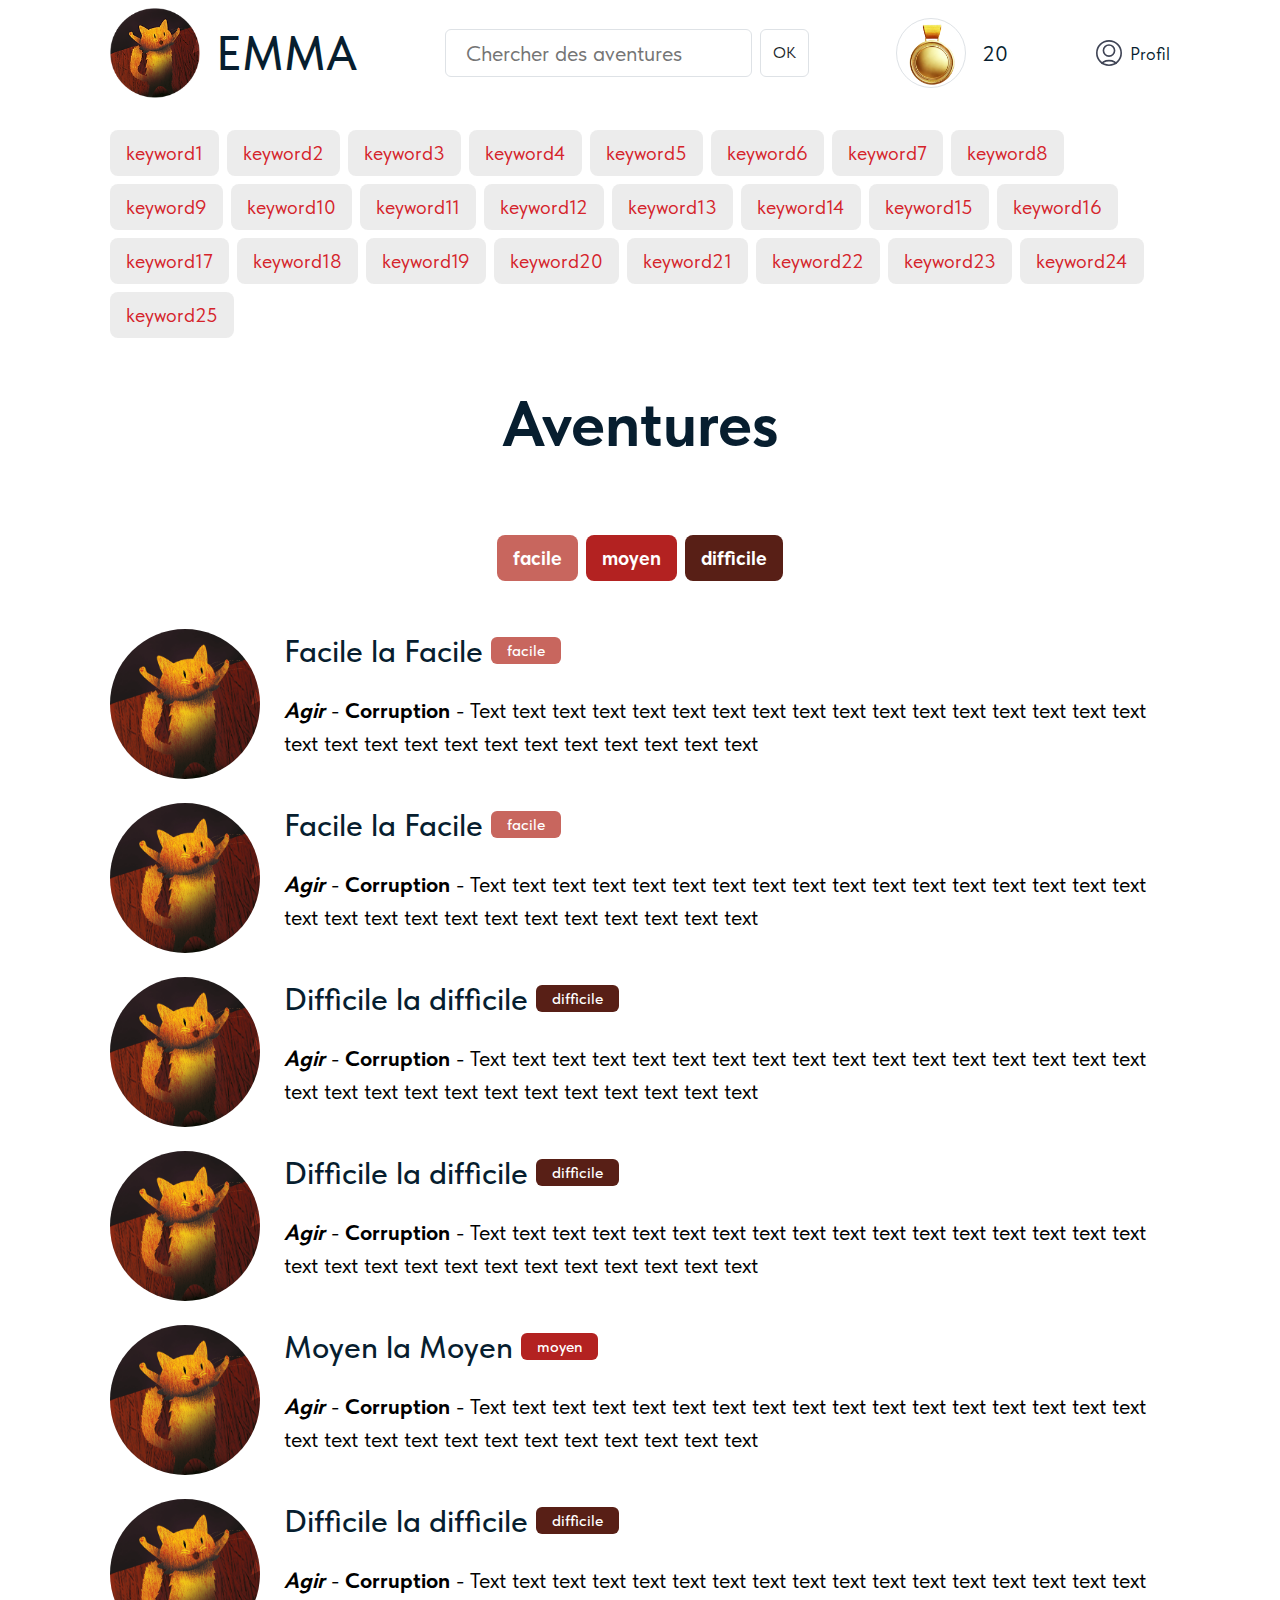
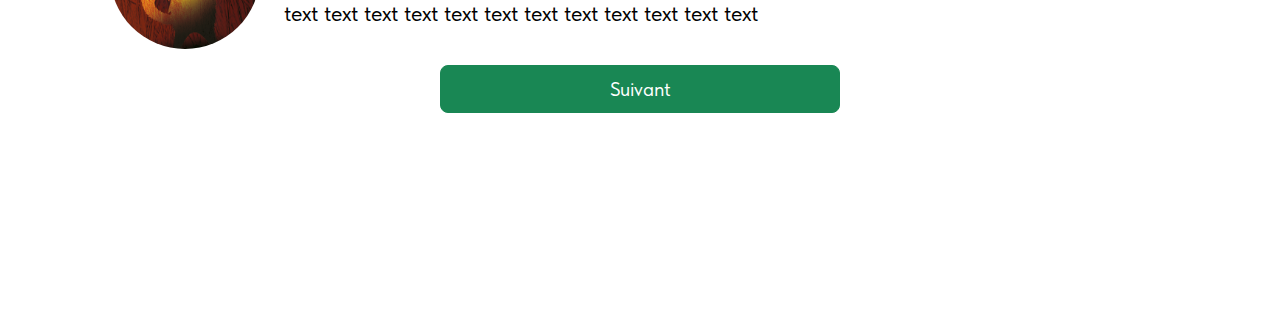
==== adventure.html @ 2db1ef21 "feat" ====
<!DOCTYPE html>
<html lang="ru">
<head>
    <meta charset="UTF-8">
    <meta name="viewport" content="width=device-width, initial-scale=1.0">
    <meta property="og:title" content="Emma">
    <meta property="og:description" content="Emma">
    <meta property="og:image" content="img/logo.png">
    <meta property="twitter:image" content="img/logo.png">
    <meta name="description" content="Emma">

    <link rel="stylesheet" href="css/bootstrap.min.css">
    <link rel="stylesheet" href="css/style.css">
    <!-- <link rel="icon" type="image/x-icon" href="favicon.ico"> -->

    <title>Emma</title>
</head>
<body>
    <header class="header py-2">
        <div class="container">
            <div class="d-flex align-items-center justify-content-between">
                <a href="index.html" class="d-flex align-items-center gap-sm-3 gap-2">
                    <img class="logo-img" src="img/logoFifi.webp" alt="Fifi" width="90" height="90">
                    <span class="logo">EMMA</span>
                </a>
                <div class="search-wrapper d-flex align-items-center gap-2">
                    <input type="text" class="search border" placeholder="Chercher des aventures">
                    <button class="btn border">OK</button>
                </div>
                <div class="points">
                    <span class="points-icon border">
                        <img src="img/medal.png" alt="">
                    </span>
                    20
                </div>
                <a href="connexion.html" class="d-flex align-items-center gap-2">
                    <img src="img/avatar.svg" alt="Fifi">
                    <span class="login">Profil</span>
                </a>
            </div>
        </div>
    </header>
    <main class="main">
        <div class="container">
            <div class="main-action d-flex flex-column align-items-center">
                <div class="keyword-tags d-flex gap-2 flex-wrap mt-4 mb-5">
                    <button class="btn btn-secondary btn-lg">keyword1</button>
                    <button class="btn btn-secondary btn-lg">keyword2</button>
                    <button class="btn btn-secondary btn-lg">keyword3</button>    
                    <button class="btn btn-secondary btn-lg">keyword4</button>
                    <button class="btn btn-secondary btn-lg">keyword5</button>
                    <button class="btn btn-secondary btn-lg">keyword6</button>  
                    <button class="btn btn-secondary btn-lg">keyword7</button>
                    <button class="btn btn-secondary btn-lg">keyword8</button>
                    <button class="btn btn-secondary btn-lg">keyword9</button>  
                    <button class="btn btn-secondary btn-lg">keyword10</button>
                    <button class="btn btn-secondary btn-lg">keyword11</button>
                    <button class="btn btn-secondary btn-lg">keyword12</button>  
                    <button class="btn btn-secondary btn-lg">keyword13</button>
                    <button class="btn btn-secondary btn-lg">keyword14</button>
                    <button class="btn btn-secondary btn-lg">keyword15</button>  
                    <button class="btn btn-secondary btn-lg">keyword16</button>
                    <button class="btn btn-secondary btn-lg">keyword17</button>
                    <button class="btn btn-secondary btn-lg">keyword18</button>   
                    <button class="btn btn-secondary btn-lg">keyword19</button>  
                    <button class="btn btn-secondary btn-lg">keyword20</button>
                    <button class="btn btn-secondary btn-lg">keyword21</button>
                    <button class="btn btn-secondary btn-lg">keyword22</button>
                    <button class="btn btn-secondary btn-lg">keyword23</button>
                    <button class="btn btn-secondary btn-lg">keyword24</button>
                    <button class="btn btn-secondary btn-lg">keyword25</button>           
                </div>
                <h1 class="title text-center mb-5">Aventures</h1>
                <div class="diff-buttons d-flex gap-2 flex-wrap mt-4">
                    <button class="btn btn-success btn-lg" onclick="diffFilterAction('easy', ['medium', 'hard'], this)">facile</button>
                    <button class="btn btn-warning btn-lg" onclick="diffFilterAction('medium', ['easy', 'hard'], this)">moyen</button>
                    <button class="btn btn-danger btn-lg" onclick="diffFilterAction('hard', ['medium', 'easy'], this)">difficile</button>        
                </div>
                <div class="btn-toggles d-flex flex-column w-100 toggle-grid justify-content-center gap-4 mt-5">
                    <a href="text-page.html" class="adventure-card filter-enable d-flex align-items-center gap-4" data-keywords="['keyword1', 'keyword10']">
                        <div class="adventure-image">
                            <img src="img/Fifi.png" alt="adventure">
                        </div>
                        <div class="d-flex flex-column gap-3">
                            <h2 class="title d-flex align-items-center gap-2">Facile la Facile <span class="px-3 py-1 bg-green rounded diff">facile</span></h2>
                            <p class="text-black"><b><i>Agir</i></b> - <b>Corruption</b> - Text text text text text text text text text text text text text text text text text text text text text text text text text text text text text</p>
                        </div>
                    </a>
                    <a href="text-page.html" class="adventure-card filter-enable d-flex align-items-center gap-4" data-keywords="['keyword2', 'keyword3', 'keyword1', 'keyword5', 'keyword6']">
                        <div class="adventure-image">
                            <img src="img/Fifi.png" alt="adventure">
                        </div>
                        <div class="d-flex flex-column gap-3">
                            <h2 class="title d-flex align-items-center gap-2">Facile la Facile <span class="px-3 py-1 bg-green rounded diff">facile</span></h2>
                            <p class="text-black"><b><i>Agir</i></b> - <b>Corruption</b> - Text text text text text text text text text text text text text text text text text text text text text text text text text text text text text</p>
                        </div>
                    </a>
                    <a href="text-page.html" class="adventure-card filter-enable d-flex align-items-center gap-4" data-keywords="['keyword2', 'keyword3', 'keyword4', 'keyword5', 'keyword6']">
                        <div class="adventure-image">
                            <img src="img/Fifi.png" alt="adventure">
                        </div>
                        <div class="d-flex flex-column gap-3">
                            <h2 class="title d-flex align-items-center gap-2">Difficile la difficile <span class="px-3 py-1 bg-red rounded diff">difficile</span></h2>
                            <p class="text-black"><b><i>Agir</i></b> - <b>Corruption</b> - Text text text text text text text text text text text text text text text text text text text text text text text text text text text text text</p>
                        </div>
                    </a>
                    <a href="text-page.html" class="adventure-card filter-enable d-flex align-items-center gap-4" data-keywords="['keyword2', 'keyword6']">
                        <div class="adventure-image">
                            <img src="img/Fifi.png" alt="adventure">
                        </div>
                        <div class="d-flex flex-column gap-3">
                            <h2 class="title d-flex align-items-center gap-2">Difficile la difficile <span class="px-3 py-1 bg-red rounded diff">difficile</span></h2>
                            <p class="text-black"><b><i>Agir</i></b> - <b>Corruption</b> - Text text text text text text text text text text text text text text text text text text text text text text text text text text text text text</p>
                        </div>
                    </a>
                    <a href="text-page.html" class="adventure-card filter-enable d-flex align-items-center gap-4" data-keywords="['keyword2', 'keyword20']">
                        <div class="adventure-image">
                            <img src="img/Fifi.png" alt="adventure">
                        </div>
                        <div class="d-flex flex-column gap-3">
                            <h2 class="title d-flex align-items-center gap-2">Moyen la Moyen <span class="px-3 py-1 bg-yellow rounded diff">moyen</span></h2>
                            <p class="text-black"><b><i>Agir</i></b> - <b>Corruption</b> - Text text text text text text text text text text text text text text text text text text text text text text text text text text text text text</p>
                        </div>
                    </a>
                    <a href="text-page.html" class="adventure-card filter-enable d-flex align-items-center gap-4" data-keywords="['keyword2', 'keyword6']">
                        <div class="adventure-image">
                            <img src="img/Fifi.png" alt="adventure">
                        </div>
                        <div class="d-flex flex-column gap-3">
                            <h2 class="title d-flex align-items-center gap-2">Difficile la difficile <span class="px-3 py-1 bg-red rounded diff">difficile</span></h2>
                            <p class="text-black"><b><i>Agir</i></b> - <b>Corruption</b> - Text text text text text text text text text text text text text text text text text text text text text text text text text text text text text</p>
                        </div>
                    </a>
                </div>
                <div class="btn-next w-100 mt-3 d-flex gap-3">
                    <a class="btn btn-success btn-lg w-100" href="text-page2.html">Suivant</a>
                </div>
            </div>
        </div>
    </main>

    <div class="modal-wrapper" id="video-modal">
        <div class="video-content" id="video-content"></div>
    </div>
    
    <script src="js/bootstrap.bundle.min.js"></script>
    <script src="js/main.js"></script>
</body>
</html>
---- css/style.css ----
@font-face {
    font-family: "TildaSans";
    font-weight: 300;
    src: url("../fonts/TildaSans-Light.ttf");
}

@font-face {
    font-family: "TildaSans";
    font-weight: 400;
    src: url("../fonts/TildaSans-Regular.ttf");
}

@font-face {
    font-family: "TildaSans";
    font-weight: 500;
    src: url("../fonts/TildaSans-Medium.ttf");
}

@font-face {
    font-family: "TildaSans";
    font-weight: 600;
    src: url("../fonts/TildaSans-Semibold.ttf");
}

@font-face {
    font-family: "TildaSans";
    font-weight: 700;
    src: url("../fonts/TildaSans-Bold.ttf");
}

@font-face {
    font-family: "TildaSans";
    font-weight: 900;
    src: url("../fonts/TildaSans-Black.ttf");
}

/* * {

} */

:root {
    --font-tildasans: "TildaSans";
    --color-black: #071E2F;
    --color-white: #FFFFFF;
    --color-secondary: #9AA1A8;
    --color-red: #d5232a;
    --color-green: #198754;
    --color-grey: #EEF2F5;
    --color-dark-grey: #394B59;
    --color-yellow: #ffc107;
}

* {
    margin: 0;
    padding: 0;
    box-sizing: border-box;
}

button {
    cursor: pointer;
}

html, body {
    scroll-behavior: smooth;
}

body {
    font-family: var(--font-tildasans);
    color: var(--color-black);
    font-size: 22px;
}

a {
    text-decoration: none;
    color: var(--color-black);
}

.c-red {
    color: var(--color-red);
}

.logo {
    font-size: 3rem;
    font-weight: 500;
}

.login {
    font-size: 18px;
}

.main {
    padding-bottom: 20px;
}


.container {
    padding: 0 40px;
    max-width: 1140px;
    width: 100%;
    margin: 0 auto;
}

.main-action {
    min-height: 100dvh;
    padding-bottom: 20vh;
}
.secondary-action {
    min-height: 100dvh;
}

.secondary-action.header-action {
    min-height: calc(100dvh - 200px);
}

.action-group {
    max-width: 320px;
}

h1 {
    font-size: 4rem;
    font-weight: 700;
}

h3 {
    max-width: 500px;
}

.input {
    font-size: 20px;
    padding: 12px 16px;
    outline: none;
    border-radius: 0.5rem;
    border: 1px solid var(--color-black);
}
.modal-dialog {
    width: 100%;
    max-width: 700px;
}

.main-item-image {
    width: 350px;
    min-width: 350px;
    height: 350px;
    border-radius: 300px;
    overflow: hidden;
    display: flex;
    align-items: center;
    justify-content: center;
}

.main-item-image img {
    width: 100%;
}

.bg-green {
    background-color: #C8665E;
    color: var(--color-white);
}
.bg-yellow {
    background-color: #B32221;
    color: var(--color-white);
}
.bg-red {
    background-color: #581F16;
    color: var(--color-white);
}

.main-item-image img.larger {
    width: 600px;
}

.diff {
    font-size: 16px;
}

.avatar-card {
    border: 2px solid transparent;
    transition: 260ms ease;
    border-radius: 200px;
    overflow: hidden;
    width: 200px;
    cursor: pointer;
    display: flex;
    align-items: center;
    justify-content: center;
    height: 200px;
}

.adventure-card {
    color: var(--color-black);
    cursor: pointer;
}

.adventure-image {
    width: 150px;
    height: 150px;
    min-width: 150px;
    border-radius: 200px;
    overflow: hidden;
    display: flex;
    align-items: center;
    justify-content: center;
}

.points {
    text-align: center;
    line-height: 66px;
    display: flex;
    align-items: center;
    gap: 16px;
}

.points-icon {
    display: block;
    width: 70px;
    height: 70px;
    border-radius: 70px;
    overflow: hidden;
}

.points-icon img {
    width: 70px;
    height: 70px;
    object-fit: cover;
}

.btn-toggles.easy .adventure-card,
.btn-toggles.medium .adventure-card,
.btn-toggles.hard .adventure-card,
.btn-toggles.keyword .adventure-card {
    display: none !important;
}

.btn-toggles.easy .adventure-card:has(.bg-green).filter-enable,
.btn-toggles.medium .adventure-card:has(.bg-yellow).filter-enable,
.btn-toggles.hard .adventure-card:has(.bg-red).filter-enable,
.btn-toggles.easy.keyword .adventure-card:has(.bg-green).filter-enable,
.btn-toggles.medium.keyword .adventure-card:has(.bg-yellow).filter-enable,
.btn-toggles.hard.keyword .adventure-card:has(.bg-red).filter-enable {
    display: flex !important;
}

.diff-buttons .btn.btn-success.active {
    box-shadow: 0 8px 14px -4px #C8665E;
}
.diff-buttons .btn.btn-warning.active {
    box-shadow: 0 8px 14px -4px #B32221;
}
.diff-buttons .btn.btn-danger.active {
    box-shadow: 0 8px 14px -4px #581F16;
}


.diff-buttons .btn.btn-success {
    background-color:  #C8665E;
    color: var(--color-white);
    font-weight: 700;
    border: none;
}
.diff-buttons .btn.btn-warning {
    background-color: #B32221;
    color: var(--color-white);
    font-weight: 700;
    border: none;
}
.diff-buttons .btn.btn-danger {
    background-color: #581F16;
    color: var(--color-white);
    font-weight: 700;
    border: none;
}

.adventure-image img {
    width: 300px;
    min-width: 300px;
    height: 300px;    
}

.card .card-image {
    width: 170px;
    height: 170px;
    border-radius: 200px;
    overflow: hidden;
    display: flex;
    align-items: center;
    justify-content: center;
    transition: 500ms ease;
}

.card .card-image.square {
    border-radius: 10px;
}
.card .card-image img {
    width: 260px;
}

.card .btn {
    font-weight: 700;
}

.avatar-card img {
    object-fit: cover;
    width: 400px;
}
.avatar-card img.large {
    object-fit: cover;
    width: 250px;
}

.hero-overflow {
    display: flex;
    align-items: center;
    justify-content: center;
    overflow: hidden;
    border-radius: 200px;
}
.hero-overflow img {
    object-fit: cover;
    width: 400px;
}

.btn img {
    width: 40px;
    height: 40px;
    object-fit: cover;
}

.btn .preview {
    width: 40px;
    height: 40px;
    border-radius: 30px;
    position: absolute;
    top: 4px;
    left: 16px;
    overflow: hidden;
    background-color: var(--color-white);
}

.hero-wrapper {
    overflow: hidden;
    border-radius: 1rem;
    align-self: flex-start;
    display: flex;
    justify-content: center;
    align-items: center;
    width: 200px;
    height: 200px;
}

.hero-wrapper.hero-row {
    width: 100%;
    max-width: 800px;
}

.hero-img {
    max-height: 200px;
    object-fit: contain;
}
.hero-img.large,
.hero-img.centere {
    max-height: 350px;
    object-fit: contain;
}
.text-wrapper {
    max-width: 700px;
    width: 100%;
    padding: 10px 30px;
}

.text-wrapper img {
    height: 300px;
    width: auto;
    object-fit: contain;
}

.btn-next {
    max-width: 400px;
}

input.d-none + label {
    padding: 3px 20px;
    width: 100%;
    max-width: 600px;
    text-align: center;
    cursor: pointer;
    border-radius: 0.5rem;
}

input.d-none:checked + label {
    background-color: #808080;
    color: var(--color-white);
}

.btn-red {
    background-color: #d5232a;
    color: var(--color-white);
}

.btn-red.large {
    padding: 12px 30px;
}


.dropdown .btn {
    position: relative;
}

.question-text {
    font-size: 20px;
    font-weight: 700;
}

.dropdown-toggle::after {
    vertical-align: none;
    margin: 0;
    position: absolute;
    top: 22px;
    right: 20px;
}

.show.dropdown-toggle::after {
    transform: rotate(180deg);
    top: 20px;
}

.cols-2 {
    grid-template-columns: 1fr 1fr;
    max-width: 500px;
}

.btn.selected {
    background-color: #0d6efd !important;
    color: var(--color-white) !important;
    border: 1px solid transparent !important;
}

.btn-close {
    background-image: url("data:image/svg+xml,%3Csvg xmlns='http://www.w3.org/2000/svg' viewBox='0 0 16 16' fill='%23d5232a'%3E%3Cpath d='M.293.293a1 1 0 0 1 1.414 0L8 6.586 14.293.293a1 1 0 1 1 1.414 1.414L9.414 8l6.293 6.293a1 1 0 0 1-1.414 1.414L8 9.414l-6.293 6.293a1 1 0 0 1-1.414-1.414L6.586 8 .293 1.707a1 1 0 0 1 0-1.414z'/%3E%3C/svg%3E");
    opacity: 1;
    outline: none !important;
    box-shadow: none !important;
}

.main-img {
    max-width: 880px;
    margin: 0 auto;
    border-radius: 5px;
}

.help-btn {
    width: 300px;
    min-width: 300px;
    height: 300px;
    position: relative;
}

.help-btn::after {
    content: 'HELP!';
    color: var(--color-red);
    padding: 6px 20px;
    background-color: var(--color-white);
    font-size: 22px;
    font-weight: 700;
    border-radius: 5px;
    letter-spacing: 2px;
    position: absolute;
    left: 50%;
    transform: translateX(-50%);
    bottom: 30px;
}

.help-btn img {
    width: 300px;
    height: 300px;
}

.title-img {
    width: 40px;
    height: 40px;
}

.side-img {
    max-width: 250px;
    border-radius: 8px;
}

.search-wrapper input {
    padding: 6px 20px;
    outline: none;
    border-radius: 6px;
    height: 48px;
}

.search-wrapper .btn {
    height: 48px;
}

.btn-secondary {
    background: rgba(191, 191, 191, 0.3);
    color: var(--color-red);
    border: none;
}

.grid-triple {
    display: grid;
    grid-template-columns: repeat(3, 1fr);
    gap: 30px;
}

.grid-triple .btn-secondary {
    padding: 24px 40px;
    font-size: 20px;
}

@media (max-width: 700px) {
    .container {
        padding: 0 16px;
    }
    .hero-img {
        max-height: 100px;
    }
    .text-wrapper {
        max-width: 700px;
        width: 100%;
        padding: 10px 0px;
    }
    body {
        font-size: 18px;
    }
    .modal-dialog {
        max-width: 100vw;
        width: 100%;
        padding: 0 16px 0 0;
    }
    .avatar-card {
        width: 140px;
        height: 140px;
    }
    .avatar-card img {        
        width: 264px;
    }
    .avatar-card img.large {        
        width: 150px;
    }
}

@media (max-width: 450px) {
    body {
        font-size: 16px;
    }
    .logo {
        font-size: 24px;
    }
    .logo-img {
        width: 40px;
        height: 40px;
    }
    h1 {
        font-size: 2.5rem;
    }
}

@media (hover: hover) {    
    .avatar-card:hover {
        border: 2px solid #6c757d44;
    }
    .avatar-card.active:hover {
        border: 2px solid var(--color-green);
    }
    .btn-close:hover {
        opacity: 1;
    }
    .btn-red:hover {
        background-color: #bb2429;
        color: var(--color-white);
    }
    .btn.btn-red:active {
        background-color: #a12125;
        color: var(--color-white);
    }
    .btn.selected:hover,
    .btn.selected:active {
        background-color: #0d6efd !important;
    }

    .card .card-image:hover {
        transform: scale(0.9);
    }
    .btn-secondary:hover,
    .btn-secondary:active {
        background-color: #808080;
        color: var(--color-white);
    }

    .search-wrapper .btn:hover {
        background-color: rgba(191, 191, 191, 0.3);
    }
}

@media (hover: none) {

}
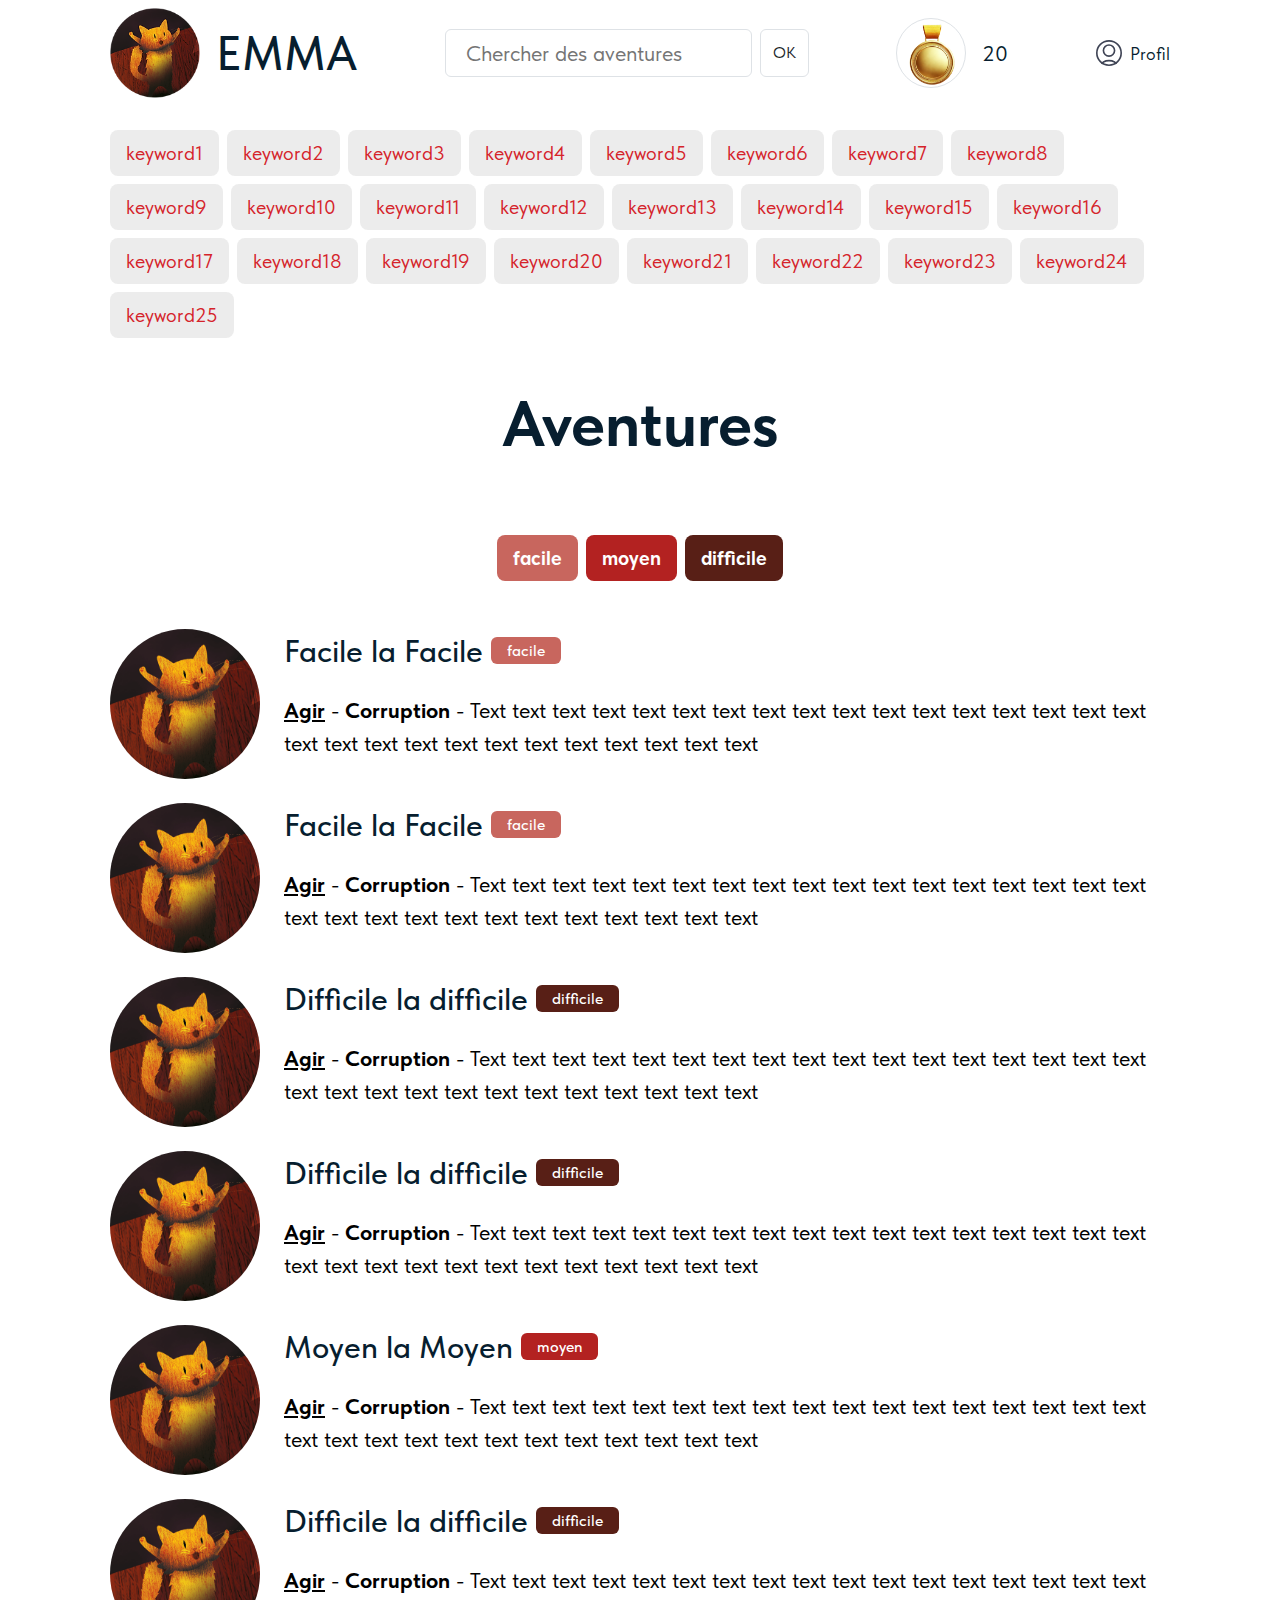
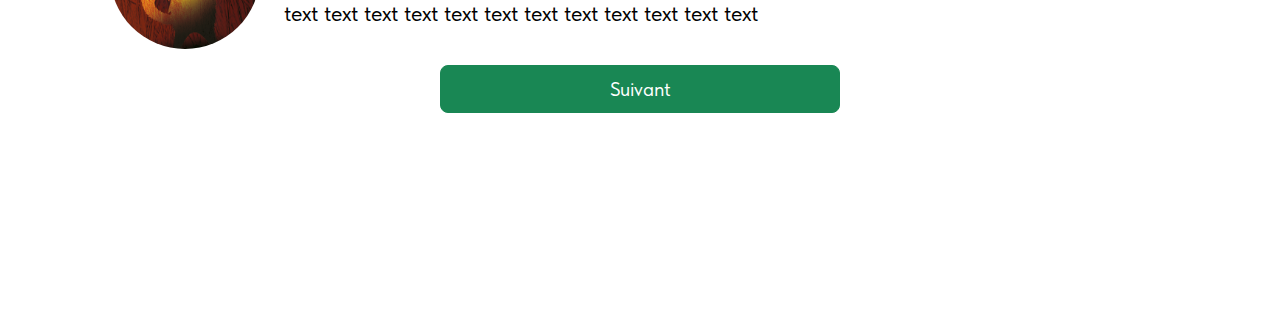
==== commit 0680316b: "change text style tags" ====
--- a/adventure.html
+++ b/adventure.html
@@ -83,7 +83,7 @@
                         </div>
                         <div class="d-flex flex-column gap-3">
                             <h2 class="title d-flex align-items-center gap-2">Facile la Facile <span class="px-3 py-1 bg-green rounded diff">facile</span></h2>
-                            <p class="text-black"><b><i>Agir</i></b> - <b>Corruption</b> - Text text text text text text text text text text text text text text text text text text text text text text text text text text text text text</p>
+                            <p class="text-black"><b><u>Agir</u></b> - <b>Corruption</b> - Text text text text text text text text text text text text text text text text text text text text text text text text text text text text text</p>
                         </div>
                     </a>
                     <a href="text-page.html" class="adventure-card filter-enable d-flex align-items-center gap-4" data-keywords="['keyword2', 'keyword3', 'keyword1', 'keyword5', 'keyword6']">
@@ -92,7 +92,7 @@
                         </div>
                         <div class="d-flex flex-column gap-3">
                             <h2 class="title d-flex align-items-center gap-2">Facile la Facile <span class="px-3 py-1 bg-green rounded diff">facile</span></h2>
-                            <p class="text-black"><b><i>Agir</i></b> - <b>Corruption</b> - Text text text text text text text text text text text text text text text text text text text text text text text text text text text text text</p>
+                            <p class="text-black"><b><u>Agir</u></b> - <b>Corruption</b> - Text text text text text text text text text text text text text text text text text text text text text text text text text text text text text</p>
                         </div>
                     </a>
                     <a href="text-page.html" class="adventure-card filter-enable d-flex align-items-center gap-4" data-keywords="['keyword2', 'keyword3', 'keyword4', 'keyword5', 'keyword6']">
@@ -101,7 +101,7 @@
                         </div>
                         <div class="d-flex flex-column gap-3">
                             <h2 class="title d-flex align-items-center gap-2">Difficile la difficile <span class="px-3 py-1 bg-red rounded diff">difficile</span></h2>
-                            <p class="text-black"><b><i>Agir</i></b> - <b>Corruption</b> - Text text text text text text text text text text text text text text text text text text text text text text text text text text text text text</p>
+                            <p class="text-black"><b><u>Agir</u></b> - <b>Corruption</b> - Text text text text text text text text text text text text text text text text text text text text text text text text text text text text text</p>
                         </div>
                     </a>
                     <a href="text-page.html" class="adventure-card filter-enable d-flex align-items-center gap-4" data-keywords="['keyword2', 'keyword6']">
@@ -110,7 +110,7 @@
                         </div>
                         <div class="d-flex flex-column gap-3">
                             <h2 class="title d-flex align-items-center gap-2">Difficile la difficile <span class="px-3 py-1 bg-red rounded diff">difficile</span></h2>
-                            <p class="text-black"><b><i>Agir</i></b> - <b>Corruption</b> - Text text text text text text text text text text text text text text text text text text text text text text text text text text text text text</p>
+                            <p class="text-black"><b><u>Agir</u></b> - <b>Corruption</b> - Text text text text text text text text text text text text text text text text text text text text text text text text text text text text text</p>
                         </div>
                     </a>
                     <a href="text-page.html" class="adventure-card filter-enable d-flex align-items-center gap-4" data-keywords="['keyword2', 'keyword20']">
@@ -119,7 +119,7 @@
                         </div>
                         <div class="d-flex flex-column gap-3">
                             <h2 class="title d-flex align-items-center gap-2">Moyen la Moyen <span class="px-3 py-1 bg-yellow rounded diff">moyen</span></h2>
-                            <p class="text-black"><b><i>Agir</i></b> - <b>Corruption</b> - Text text text text text text text text text text text text text text text text text text text text text text text text text text text text text</p>
+                            <p class="text-black"><b><u>Agir</u></b> - <b>Corruption</b> - Text text text text text text text text text text text text text text text text text text text text text text text text text text text text text</p>
                         </div>
                     </a>
                     <a href="text-page.html" class="adventure-card filter-enable d-flex align-items-center gap-4" data-keywords="['keyword2', 'keyword6']">
@@ -128,7 +128,7 @@
                         </div>
                         <div class="d-flex flex-column gap-3">
                             <h2 class="title d-flex align-items-center gap-2">Difficile la difficile <span class="px-3 py-1 bg-red rounded diff">difficile</span></h2>
-                            <p class="text-black"><b><i>Agir</i></b> - <b>Corruption</b> - Text text text text text text text text text text text text text text text text text text text text text text text text text text text text text</p>
+                            <p class="text-black"><b><u>Agir</u></b> - <b>Corruption</b> - Text text text text text text text text text text text text text text text text text text text text text text text text text text text text text</p>
                         </div>
                     </a>
                 </div>
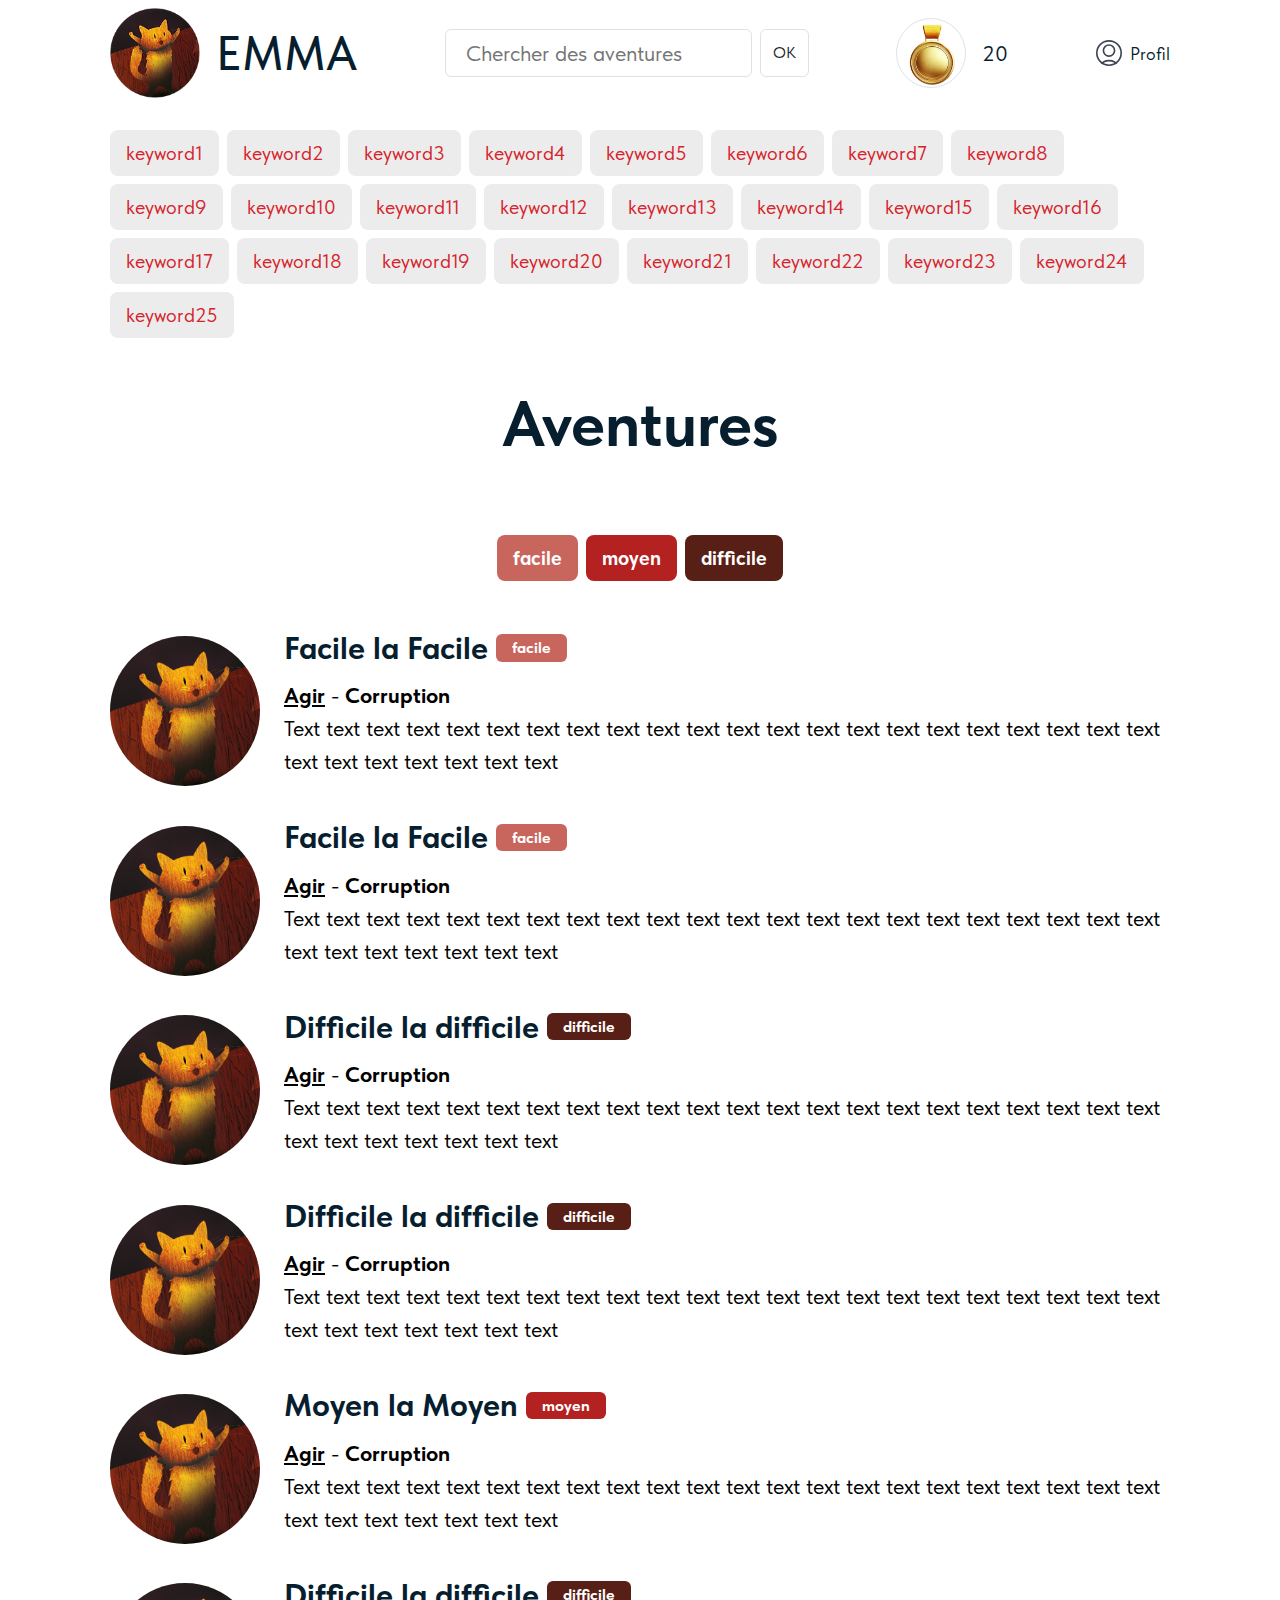
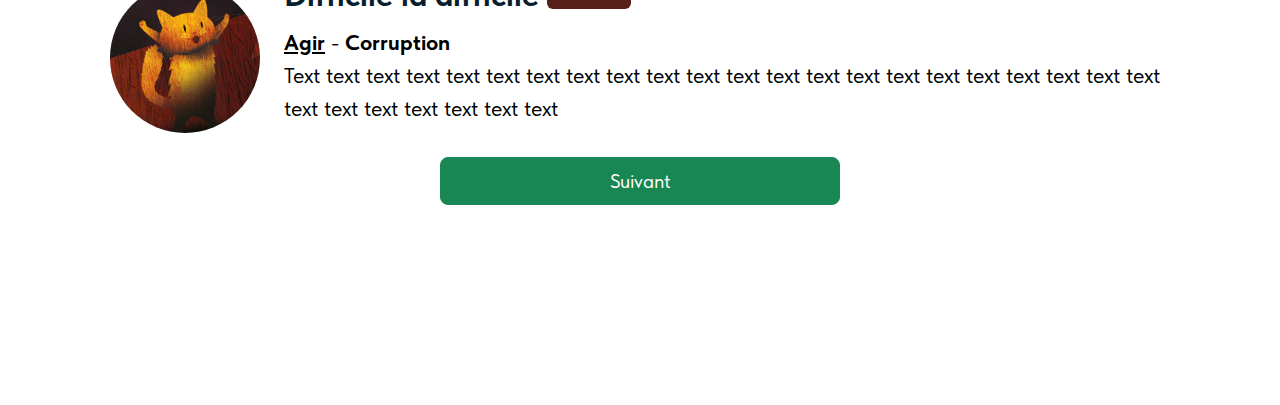
==== commit 941f16cf: "feat" ====
--- a/adventure.html
+++ b/adventure.html
@@ -81,54 +81,54 @@
                         <div class="adventure-image">
                             <img src="img/Fifi.png" alt="adventure">
                         </div>
-                        <div class="d-flex flex-column gap-3">
+                        <div class="d-flex flex-column gap-1">
                             <h2 class="title d-flex align-items-center gap-2">Facile la Facile <span class="px-3 py-1 bg-green rounded diff">facile</span></h2>
-                            <p class="text-black"><b><u>Agir</u></b> - <b>Corruption</b> - Text text text text text text text text text text text text text text text text text text text text text text text text text text text text text</p>
+                            <p class="text-black"><b><u>Agir</u></b> - <b>Corruption</b><br> Text text text text text text text text text text text text text text text text text text text text text text text text text text text text text</p>
                         </div>
                     </a>
                     <a href="text-page.html" class="adventure-card filter-enable d-flex align-items-center gap-4" data-keywords="['keyword2', 'keyword3', 'keyword1', 'keyword5', 'keyword6']">
                         <div class="adventure-image">
                             <img src="img/Fifi.png" alt="adventure">
                         </div>
-                        <div class="d-flex flex-column gap-3">
+                        <div class="d-flex flex-column gap-1">
                             <h2 class="title d-flex align-items-center gap-2">Facile la Facile <span class="px-3 py-1 bg-green rounded diff">facile</span></h2>
-                            <p class="text-black"><b><u>Agir</u></b> - <b>Corruption</b> - Text text text text text text text text text text text text text text text text text text text text text text text text text text text text text</p>
+                            <p class="text-black"><b><u>Agir</u></b> - <b>Corruption</b><br> Text text text text text text text text text text text text text text text text text text text text text text text text text text text text text</p>
                         </div>
                     </a>
                     <a href="text-page.html" class="adventure-card filter-enable d-flex align-items-center gap-4" data-keywords="['keyword2', 'keyword3', 'keyword4', 'keyword5', 'keyword6']">
                         <div class="adventure-image">
                             <img src="img/Fifi.png" alt="adventure">
                         </div>
-                        <div class="d-flex flex-column gap-3">
+                        <div class="d-flex flex-column gap-1">
                             <h2 class="title d-flex align-items-center gap-2">Difficile la difficile <span class="px-3 py-1 bg-red rounded diff">difficile</span></h2>
-                            <p class="text-black"><b><u>Agir</u></b> - <b>Corruption</b> - Text text text text text text text text text text text text text text text text text text text text text text text text text text text text text</p>
+                            <p class="text-black"><b><u>Agir</u></b> - <b>Corruption</b><br> Text text text text text text text text text text text text text text text text text text text text text text text text text text text text text</p>
                         </div>
                     </a>
                     <a href="text-page.html" class="adventure-card filter-enable d-flex align-items-center gap-4" data-keywords="['keyword2', 'keyword6']">
                         <div class="adventure-image">
                             <img src="img/Fifi.png" alt="adventure">
                         </div>
-                        <div class="d-flex flex-column gap-3">
+                        <div class="d-flex flex-column gap-1">
                             <h2 class="title d-flex align-items-center gap-2">Difficile la difficile <span class="px-3 py-1 bg-red rounded diff">difficile</span></h2>
-                            <p class="text-black"><b><u>Agir</u></b> - <b>Corruption</b> - Text text text text text text text text text text text text text text text text text text text text text text text text text text text text text</p>
+                            <p class="text-black"><b><u>Agir</u></b> - <b>Corruption</b><br> Text text text text text text text text text text text text text text text text text text text text text text text text text text text text text</p>
                         </div>
                     </a>
                     <a href="text-page.html" class="adventure-card filter-enable d-flex align-items-center gap-4" data-keywords="['keyword2', 'keyword20']">
                         <div class="adventure-image">
                             <img src="img/Fifi.png" alt="adventure">
                         </div>
-                        <div class="d-flex flex-column gap-3">
+                        <div class="d-flex flex-column gap-1">
                             <h2 class="title d-flex align-items-center gap-2">Moyen la Moyen <span class="px-3 py-1 bg-yellow rounded diff">moyen</span></h2>
-                            <p class="text-black"><b><u>Agir</u></b> - <b>Corruption</b> - Text text text text text text text text text text text text text text text text text text text text text text text text text text text text text</p>
+                            <p class="text-black"><b><u>Agir</u></b> - <b>Corruption</b><br> Text text text text text text text text text text text text text text text text text text text text text text text text text text text text text</p>
                         </div>
                     </a>
                     <a href="text-page.html" class="adventure-card filter-enable d-flex align-items-center gap-4" data-keywords="['keyword2', 'keyword6']">
                         <div class="adventure-image">
                             <img src="img/Fifi.png" alt="adventure">
                         </div>
-                        <div class="d-flex flex-column gap-3">
+                        <div class="d-flex flex-column gap-1">
                             <h2 class="title d-flex align-items-center gap-2">Difficile la difficile <span class="px-3 py-1 bg-red rounded diff">difficile</span></h2>
-                            <p class="text-black"><b><u>Agir</u></b> - <b>Corruption</b> - Text text text text text text text text text text text text text text text text text text text text text text text text text text text text text</p>
+                            <p class="text-black"><b><u>Agir</u></b> - <b>Corruption</b><br> Text text text text text text text text text text text text text text text text text text text text text text text text text text text text text</p>
                         </div>
                     </a>
                 </div>
--- a/css/style.css
+++ b/css/style.css
@@ -294,6 +294,7 @@
     width: 260px;
 }
 
+
 .card .btn {
     font-weight: 700;
 }
@@ -349,15 +350,29 @@
 
 .hero-wrapper.hero-row {
     width: 100%;
-    max-width: 800px;
+    max-width: 500px;
+    height: 200px;
+}
+
+.hero-wrapper.hero-row .hero-img {
+    width: 140px;
+    height: 140px;
+    object-fit: cover;
+    overflow: hidden;
+}
+.hero-wrapper.hero-row .hero-img.centere {
+    width: 200px;
+    height: 200px;
+    object-fit: cover;
+    overflow: hidden;
+    max-height: 200px;
 }
 
 .hero-img {
     max-height: 200px;
     object-fit: contain;
 }
-.hero-img.large,
-.hero-img.centere {
+.hero-img.large {
     max-height: 350px;
     object-fit: contain;
 }
@@ -370,7 +385,7 @@
 .text-wrapper img {
     height: 300px;
     width: auto;
-    object-fit: contain;
+    object-fit: cover;
 }
 
 .btn-next {
@@ -406,7 +421,7 @@
 }
 
 .question-text {
-    font-size: 20px;
+    font-size: 30px;
     font-weight: 700;
 }
 
@@ -474,6 +489,10 @@
     height: 300px;
 }
 
+.title {
+    font-weight: 700;
+}
+
 .title-img {
     width: 40px;
     height: 40px;
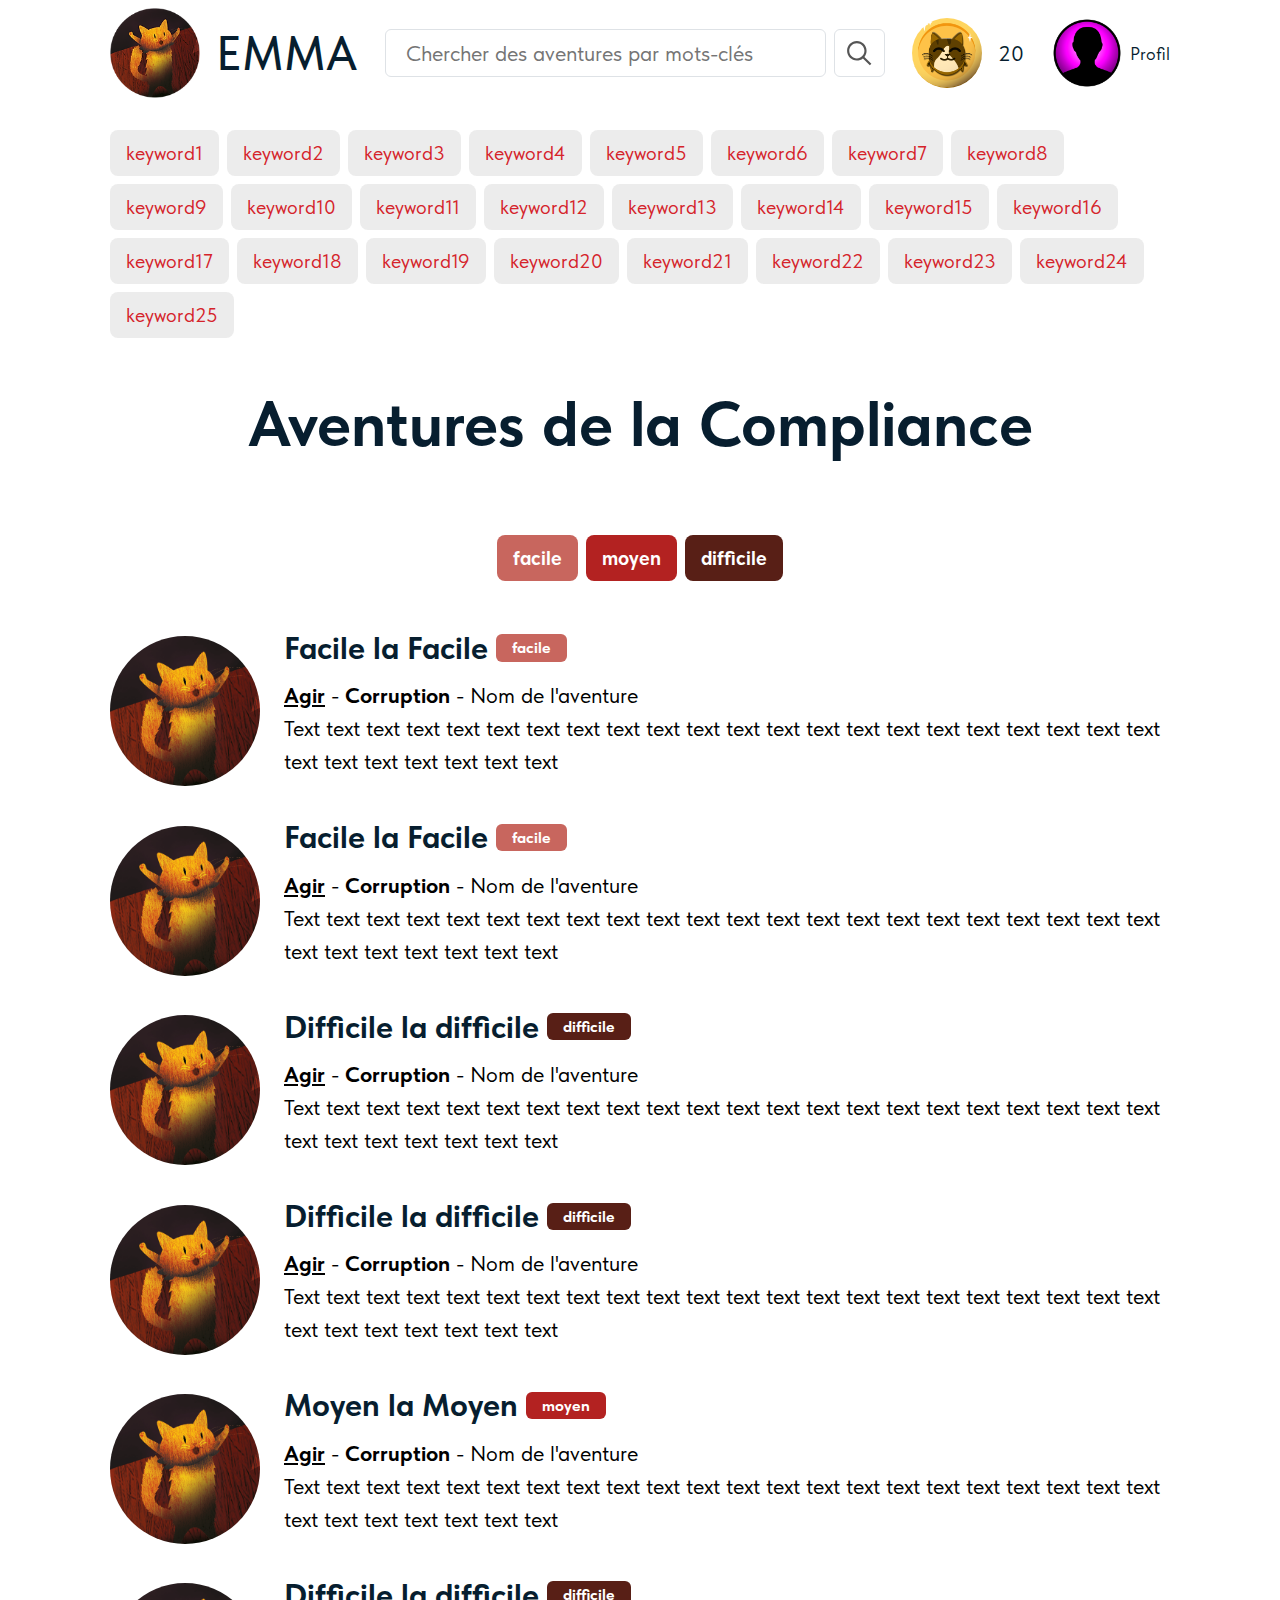
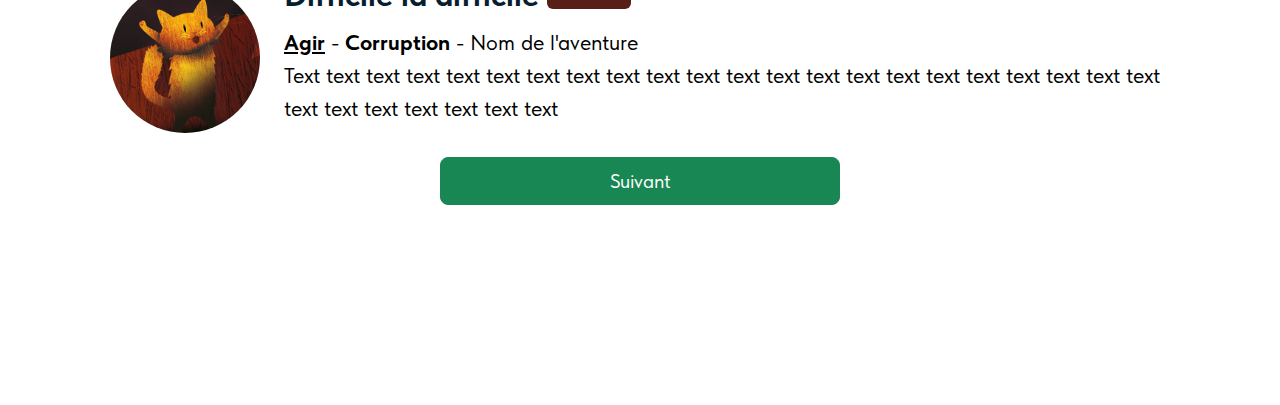
==== commit ebe6117a: "feat" ====
--- a/adventure.html
+++ b/adventure.html
@@ -24,8 +24,12 @@
                     <span class="logo">EMMA</span>
                 </a>
                 <div class="search-wrapper d-flex align-items-center gap-2">
-                    <input type="text" class="search border" placeholder="Chercher des aventures">
-                    <button class="btn border">OK</button>
+                    <input type="text" class="search border" placeholder="Chercher des aventures par mots-clés">
+                    <button class="btn border">
+                        <svg width="25" height="25" viewBox="0 0 25 25" fill="none" xmlns="http://www.w3.org/2000/svg">
+                            <path fill-rule="evenodd" clip-rule="evenodd" d="M0.0820312 9.8335C0.0820312 4.44872 4.44726 0.0834961 9.83203 0.0834961C15.2168 0.0834961 19.582 4.44872 19.582 9.8335C19.582 12.1356 18.7842 14.2513 17.4499 15.9193L24.3641 22.8335L22.832 24.3656L15.9179 17.4514C14.2499 18.7857 12.1341 19.5835 9.83203 19.5835C4.44726 19.5835 0.0820312 15.2183 0.0820312 9.8335ZM9.83203 2.25016C5.64387 2.25016 2.2487 5.64534 2.2487 9.8335C2.2487 14.0217 5.64387 17.4168 9.83203 17.4168C14.0202 17.4168 17.4154 14.0217 17.4154 9.8335C17.4154 5.64534 14.0202 2.25016 9.83203 2.25016Z" fill="#555555"></path>
+                        </svg>
+                    </button>
                 </div>
                 <div class="points">
                     <span class="points-icon border">
@@ -34,7 +38,7 @@
                     20
                 </div>
                 <a href="connexion.html" class="d-flex align-items-center gap-2">
-                    <img src="img/avatar.svg" alt="Fifi">
+                    <img src="img/avatar.png" alt="Fifi" width="70" height="70">
                     <span class="login">Profil</span>
                 </a>
             </div>
@@ -70,7 +74,7 @@
                     <button class="btn btn-secondary btn-lg">keyword24</button>
                     <button class="btn btn-secondary btn-lg">keyword25</button>           
                 </div>
-                <h1 class="title text-center mb-5">Aventures</h1>
+                <h1 class="title text-center mb-5">Aventures de la Compliance</h1>
                 <div class="diff-buttons d-flex gap-2 flex-wrap mt-4">
                     <button class="btn btn-success btn-lg" onclick="diffFilterAction('easy', ['medium', 'hard'], this)">facile</button>
                     <button class="btn btn-warning btn-lg" onclick="diffFilterAction('medium', ['easy', 'hard'], this)">moyen</button>
@@ -83,7 +87,7 @@
                         </div>
                         <div class="d-flex flex-column gap-1">
                             <h2 class="title d-flex align-items-center gap-2">Facile la Facile <span class="px-3 py-1 bg-green rounded diff">facile</span></h2>
-                            <p class="text-black"><b><u>Agir</u></b> - <b>Corruption</b><br> Text text text text text text text text text text text text text text text text text text text text text text text text text text text text text</p>
+                            <p class="text-black"><b><u>Agir</u></b> - <b>Corruption</b> - Nom de l'aventure<br> Text text text text text text text text text text text text text text text text text text text text text text text text text text text text text</p>
                         </div>
                     </a>
                     <a href="text-page.html" class="adventure-card filter-enable d-flex align-items-center gap-4" data-keywords="['keyword2', 'keyword3', 'keyword1', 'keyword5', 'keyword6']">
@@ -92,7 +96,7 @@
                         </div>
                         <div class="d-flex flex-column gap-1">
                             <h2 class="title d-flex align-items-center gap-2">Facile la Facile <span class="px-3 py-1 bg-green rounded diff">facile</span></h2>
-                            <p class="text-black"><b><u>Agir</u></b> - <b>Corruption</b><br> Text text text text text text text text text text text text text text text text text text text text text text text text text text text text text</p>
+                            <p class="text-black"><b><u>Agir</u></b> - <b>Corruption</b> - Nom de l'aventure<br> Text text text text text text text text text text text text text text text text text text text text text text text text text text text text text</p>
                         </div>
                     </a>
                     <a href="text-page.html" class="adventure-card filter-enable d-flex align-items-center gap-4" data-keywords="['keyword2', 'keyword3', 'keyword4', 'keyword5', 'keyword6']">
@@ -101,7 +105,7 @@
                         </div>
                         <div class="d-flex flex-column gap-1">
                             <h2 class="title d-flex align-items-center gap-2">Difficile la difficile <span class="px-3 py-1 bg-red rounded diff">difficile</span></h2>
-                            <p class="text-black"><b><u>Agir</u></b> - <b>Corruption</b><br> Text text text text text text text text text text text text text text text text text text text text text text text text text text text text text</p>
+                            <p class="text-black"><b><u>Agir</u></b> - <b>Corruption</b> - Nom de l'aventure<br> Text text text text text text text text text text text text text text text text text text text text text text text text text text text text text</p>
                         </div>
                     </a>
                     <a href="text-page.html" class="adventure-card filter-enable d-flex align-items-center gap-4" data-keywords="['keyword2', 'keyword6']">
@@ -110,7 +114,7 @@
                         </div>
                         <div class="d-flex flex-column gap-1">
                             <h2 class="title d-flex align-items-center gap-2">Difficile la difficile <span class="px-3 py-1 bg-red rounded diff">difficile</span></h2>
-                            <p class="text-black"><b><u>Agir</u></b> - <b>Corruption</b><br> Text text text text text text text text text text text text text text text text text text text text text text text text text text text text text</p>
+                            <p class="text-black"><b><u>Agir</u></b> - <b>Corruption</b> - Nom de l'aventure<br> Text text text text text text text text text text text text text text text text text text text text text text text text text text text text text</p>
                         </div>
                     </a>
                     <a href="text-page.html" class="adventure-card filter-enable d-flex align-items-center gap-4" data-keywords="['keyword2', 'keyword20']">
@@ -119,7 +123,7 @@
                         </div>
                         <div class="d-flex flex-column gap-1">
                             <h2 class="title d-flex align-items-center gap-2">Moyen la Moyen <span class="px-3 py-1 bg-yellow rounded diff">moyen</span></h2>
-                            <p class="text-black"><b><u>Agir</u></b> - <b>Corruption</b><br> Text text text text text text text text text text text text text text text text text text text text text text text text text text text text text</p>
+                            <p class="text-black"><b><u>Agir</u></b> - <b>Corruption</b> - Nom de l'aventure<br> Text text text text text text text text text text text text text text text text text text text text text text text text text text text text text</p>
                         </div>
                     </a>
                     <a href="text-page.html" class="adventure-card filter-enable d-flex align-items-center gap-4" data-keywords="['keyword2', 'keyword6']">
@@ -128,7 +132,7 @@
                         </div>
                         <div class="d-flex flex-column gap-1">
                             <h2 class="title d-flex align-items-center gap-2">Difficile la difficile <span class="px-3 py-1 bg-red rounded diff">difficile</span></h2>
-                            <p class="text-black"><b><u>Agir</u></b> - <b>Corruption</b><br> Text text text text text text text text text text text text text text text text text text text text text text text text text text text text text</p>
+                            <p class="text-black"><b><u>Agir</u></b> - <b>Corruption</b> - Nom de l'aventure<br> Text text text text text text text text text text text text text text text text text text text text text text text text text text text text text</p>
                         </div>
                     </a>
                 </div>
--- a/css/style.css
+++ b/css/style.css
@@ -211,16 +211,19 @@
 }
 
 .points-icon {
-    display: block;
+    display: flex;
+    align-items: center;
+    justify-content: center;
     width: 70px;
     height: 70px;
     border-radius: 70px;
     overflow: hidden;
+    border: none !important;
 }
 
 .points-icon img {
-    width: 70px;
-    height: 70px;
+    width: 80px;
+    height: 80px;
     object-fit: cover;
 }
 
@@ -276,6 +279,7 @@
     height: 300px;    
 }
 
+
 .card .card-image {
     width: 170px;
     height: 170px;
@@ -288,7 +292,7 @@
 }
 
 .card .card-image.square {
-    border-radius: 10px;
+    border-radius: 4px 4px 0 0;
 }
 .card .card-image img {
     width: 260px;
@@ -355,17 +359,19 @@
 }
 
 .hero-wrapper.hero-row .hero-img {
-    width: 140px;
+    max-width: 140px;
+    width: 100%;
     height: 140px;
-    object-fit: cover;
-    overflow: hidden;
 }
 .hero-wrapper.hero-row .hero-img.centere {
-    width: 200px;
+    max-width: 200px;
+    width: 150%;
     height: 200px;
-    object-fit: cover;
-    overflow: hidden;
     max-height: 200px;
+}
+img.que {
+    width: 100%;
+    max-width: 500px;
 }
 
 .hero-img {
@@ -469,21 +475,6 @@
     position: relative;
 }
 
-.help-btn::after {
-    content: 'HELP!';
-    color: var(--color-red);
-    padding: 6px 20px;
-    background-color: var(--color-white);
-    font-size: 22px;
-    font-weight: 700;
-    border-radius: 5px;
-    letter-spacing: 2px;
-    position: absolute;
-    left: 50%;
-    transform: translateX(-50%);
-    bottom: 30px;
-}
-
 .help-btn img {
     width: 300px;
     height: 300px;
@@ -501,12 +492,18 @@
 .side-img {
     max-width: 250px;
     border-radius: 8px;
+}
+
+.search-wrapper {
+    width: 100%;
+    max-width: 500px;
 }
 
 .search-wrapper input {
     padding: 6px 20px;
     outline: none;
     border-radius: 6px;
+    width: 100%;
     height: 48px;
 }
 
@@ -577,6 +574,19 @@
     h1 {
         font-size: 2.5rem;
     }
+    .help-btn {
+        width: 240px;
+        min-width: 240px;
+        height: 240px;
+    } 
+    .help-btn img {
+        width: 100%;
+        height: auto;
+    }
+    input.d-none + label {
+        font-size: 20px;
+        padding: 5px 25px;
+    }
 }
 
 @media (hover: hover) {    
@@ -602,9 +612,6 @@
         background-color: #0d6efd !important;
     }
 
-    .card .card-image:hover {
-        transform: scale(0.9);
-    }
     .btn-secondary:hover,
     .btn-secondary:active {
         background-color: #808080;
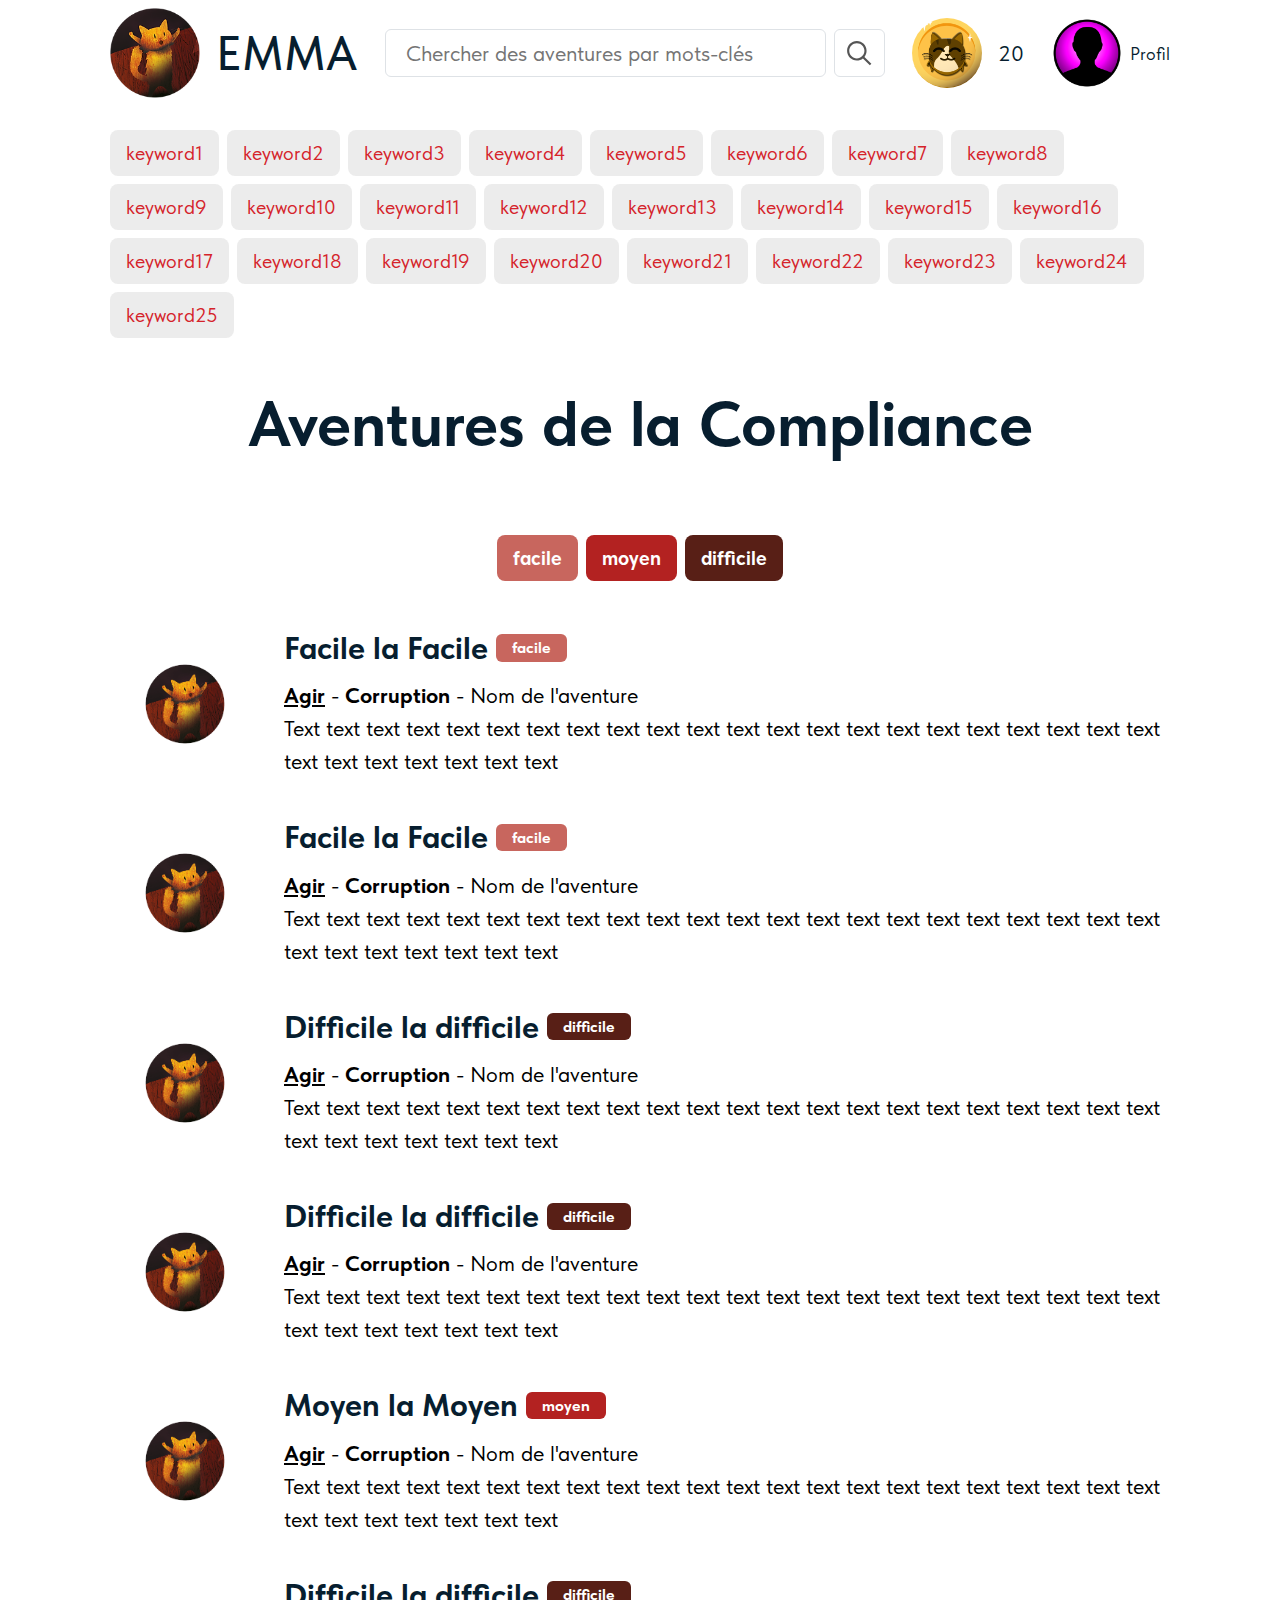
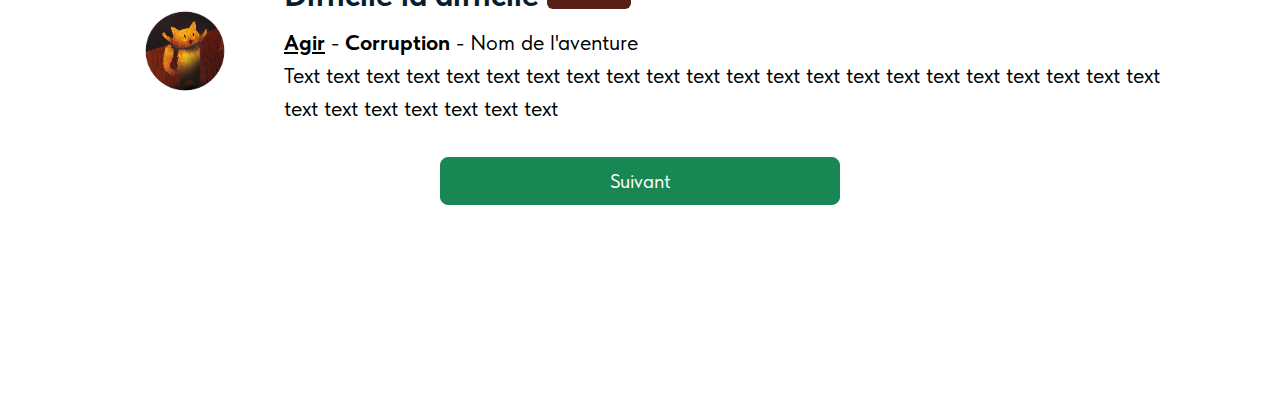
==== commit abfe0419: "feat" ====
--- a/adventure.html
+++ b/adventure.html
@@ -18,7 +18,7 @@
 <body>
     <header class="header py-2">
         <div class="container">
-            <div class="d-flex align-items-center justify-content-between">
+            <div class="header-mob gap-2 d-flex align-items-center justify-content-between">
                 <a href="index.html" class="d-flex align-items-center gap-sm-3 gap-2">
                     <img class="logo-img" src="img/logoFifi.webp" alt="Fifi" width="90" height="90">
                     <span class="logo">EMMA</span>
@@ -37,7 +37,7 @@
                     </span>
                     20
                 </div>
-                <a href="connexion.html" class="d-flex align-items-center gap-2">
+                <a href="connexion.html" class="d-flex align-items-center gap-2 profile-link">
                     <img src="img/avatar.png" alt="Fifi" width="70" height="70">
                     <span class="login">Profil</span>
                 </a>
@@ -81,7 +81,7 @@
                     <button class="btn btn-danger btn-lg" onclick="diffFilterAction('hard', ['medium', 'easy'], this)">difficile</button>        
                 </div>
                 <div class="btn-toggles d-flex flex-column w-100 toggle-grid justify-content-center gap-4 mt-5">
-                    <a href="text-page.html" class="adventure-card filter-enable d-flex align-items-center gap-4" data-keywords="['keyword1', 'keyword10']">
+                    <a href="text-page.html" class="adventure-card filter-enable d-flex gap-4" data-keywords="['keyword1', 'keyword10']">
                         <div class="adventure-image">
                             <img src="img/Fifi.png" alt="adventure">
                         </div>
@@ -90,7 +90,7 @@
                             <p class="text-black"><b><u>Agir</u></b> - <b>Corruption</b> - Nom de l'aventure<br> Text text text text text text text text text text text text text text text text text text text text text text text text text text text text text</p>
                         </div>
                     </a>
-                    <a href="text-page.html" class="adventure-card filter-enable d-flex align-items-center gap-4" data-keywords="['keyword2', 'keyword3', 'keyword1', 'keyword5', 'keyword6']">
+                    <a href="text-page.html" class="adventure-card filter-enable d-flex gap-4" data-keywords="['keyword2', 'keyword3', 'keyword1', 'keyword5', 'keyword6']">
                         <div class="adventure-image">
                             <img src="img/Fifi.png" alt="adventure">
                         </div>
@@ -99,7 +99,7 @@
                             <p class="text-black"><b><u>Agir</u></b> - <b>Corruption</b> - Nom de l'aventure<br> Text text text text text text text text text text text text text text text text text text text text text text text text text text text text text</p>
                         </div>
                     </a>
-                    <a href="text-page.html" class="adventure-card filter-enable d-flex align-items-center gap-4" data-keywords="['keyword2', 'keyword3', 'keyword4', 'keyword5', 'keyword6']">
+                    <a href="text-page.html" class="adventure-card filter-enable d-flex gap-4" data-keywords="['keyword2', 'keyword3', 'keyword4', 'keyword5', 'keyword6']">
                         <div class="adventure-image">
                             <img src="img/Fifi.png" alt="adventure">
                         </div>
@@ -108,7 +108,7 @@
                             <p class="text-black"><b><u>Agir</u></b> - <b>Corruption</b> - Nom de l'aventure<br> Text text text text text text text text text text text text text text text text text text text text text text text text text text text text text</p>
                         </div>
                     </a>
-                    <a href="text-page.html" class="adventure-card filter-enable d-flex align-items-center gap-4" data-keywords="['keyword2', 'keyword6']">
+                    <a href="text-page.html" class="adventure-card filter-enable d-flex gap-4" data-keywords="['keyword2', 'keyword6']">
                         <div class="adventure-image">
                             <img src="img/Fifi.png" alt="adventure">
                         </div>
@@ -117,7 +117,7 @@
                             <p class="text-black"><b><u>Agir</u></b> - <b>Corruption</b> - Nom de l'aventure<br> Text text text text text text text text text text text text text text text text text text text text text text text text text text text text text</p>
                         </div>
                     </a>
-                    <a href="text-page.html" class="adventure-card filter-enable d-flex align-items-center gap-4" data-keywords="['keyword2', 'keyword20']">
+                    <a href="text-page.html" class="adventure-card filter-enable d-flex gap-4" data-keywords="['keyword2', 'keyword20']">
                         <div class="adventure-image">
                             <img src="img/Fifi.png" alt="adventure">
                         </div>
@@ -126,7 +126,7 @@
                             <p class="text-black"><b><u>Agir</u></b> - <b>Corruption</b> - Nom de l'aventure<br> Text text text text text text text text text text text text text text text text text text text text text text text text text text text text text</p>
                         </div>
                     </a>
-                    <a href="text-page.html" class="adventure-card filter-enable d-flex align-items-center gap-4" data-keywords="['keyword2', 'keyword6']">
+                    <a href="text-page.html" class="adventure-card filter-enable d-flex gap-4" data-keywords="['keyword2', 'keyword6']">
                         <div class="adventure-image">
                             <img src="img/Fifi.png" alt="adventure">
                         </div>
--- a/css/style.css
+++ b/css/style.css
@@ -70,6 +70,10 @@
     font-size: 22px;
 }
 
+.no-scroll {
+    overflow: hidden;
+}
+
 a {
     text-decoration: none;
     color: var(--color-black);
@@ -132,9 +136,22 @@
     border-radius: 0.5rem;
     border: 1px solid var(--color-black);
 }
+.input.empty {
+    border: 2px solid #bb2429;
+}
 .modal-dialog {
     width: 100%;
-    max-width: 700px;
+    max-width: 900px;
+}
+
+.col-flex-4 {
+    max-width: 752px;
+    flex-wrap: wrap;
+    justify-content: center;
+}
+
+.modal .side-img {
+    object-fit: contain;
 }
 
 .main-item-image {
@@ -274,21 +291,30 @@
 }
 
 .adventure-image img {
-    width: 300px;
-    min-width: 300px;
-    height: 300px;    
-}
-
-
+    width: auto;
+    min-width: auto;
+    height: 150px;
+}
+
+.card {
+    overflow: hidden;
+    width: 170px;
+    height: 220px;
+}
 .card .card-image {
-    width: 170px;
-    height: 170px;
+    width: 180px;
+    height: 220px;
     border-radius: 200px;
     overflow: hidden;
     display: flex;
     align-items: center;
     justify-content: center;
-    transition: 500ms ease;
+}
+
+.card .card-image img {
+    object-fit: cover;
+    width: 100%;
+    height: 100%;
 }
 
 .card .card-image.square {
@@ -301,15 +327,22 @@
 
 .card .btn {
     font-weight: 700;
+    position: absolute;
+    bottom: 20px;
+    background-color: var(--color-white);
 }
 
 .avatar-card img {
     object-fit: cover;
-    width: 400px;
+    width: 200px;
 }
 .avatar-card img.large {
     object-fit: cover;
     width: 250px;
+}
+
+.avatar-card.active {
+    border: 2px solid #198754;
 }
 
 .hero-overflow {
@@ -352,26 +385,36 @@
     height: 200px;
 }
 
+
 .hero-wrapper.hero-row {
     width: 100%;
     max-width: 500px;
     height: 200px;
+    gap: 20px;
+    overflow: visible;
 }
 
 .hero-wrapper.hero-row .hero-img {
     max-width: 140px;
     width: 100%;
     height: 140px;
+    border-radius: 140px;
+    object-fit: cover;
 }
 .hero-wrapper.hero-row .hero-img.centere {
     max-width: 200px;
     width: 150%;
     height: 200px;
     max-height: 200px;
+    border-radius: 200px;
+    object-fit: cover;
 }
 img.que {
     width: 100%;
     max-width: 500px;
+    max-height: 220px;
+    height: auto;
+    object-fit: contain;
 }
 
 .hero-img {
@@ -387,11 +430,60 @@
     width: 100%;
     padding: 10px 30px;
 }
-
+.image-main{
+    width: 100%;
+    max-width: 350px;
+    margin: 10px auto 30px;
+}
 .text-wrapper img {
-    height: 300px;
+    height: 240px;
     width: auto;
     object-fit: cover;
+    margin-left: auto;
+    margin-right: auto;
+    max-width: 100%;
+}
+
+.text-wrapper img.h-item {
+    height: auto;
+    max-height: 600px;
+}
+
+.preloader {
+    width: 100vw;
+    height: 100dvh;
+    position: fixed;
+    background-color: var(--color-white);
+    top: 0;
+    left: 0;
+    display: flex;
+    align-items: center;
+    justify-content: center;
+    opacity: 1;
+    transition: opacity 500ms ease-in-out;
+}
+
+.preloader.hide {
+    pointer-events: none;
+    opacity: 0;
+}
+
+.preloader img {
+    width: 100%;
+    height: 100%;
+    max-width: 100vw;
+    max-height: 100dvh;
+    object-fit: contain;
+}
+
+.preloader .mob {
+    display: none;
+}
+
+.flex-img {
+    width: 60% !important;
+    height: auto !important;
+    border-radius: 10px;
 }
 
 .btn-next {
@@ -399,10 +491,11 @@
 }
 
 input.d-none + label {
-    padding: 3px 20px;
+    padding: 6px 20px;
     width: 100%;
     max-width: 600px;
     text-align: center;
+    font-size: 2rem;
     cursor: pointer;
     border-radius: 0.5rem;
 }
@@ -466,6 +559,7 @@
     max-width: 880px;
     margin: 0 auto;
     border-radius: 5px;
+    width: 100%;
 }
 
 .help-btn {
@@ -485,8 +579,8 @@
 }
 
 .title-img {
-    width: 40px;
-    height: 40px;
+    width: 60px;
+    height: 60px;
 }
 
 .side-img {
@@ -528,9 +622,41 @@
     font-size: 20px;
 }
 
+@media (max-width: 900px) {
+    .points-icon img,
+    .points-icon {
+        width: 40px;
+        height: 40px;
+    }
+    .grid-triple {
+        grid-template-columns: 1fr 1fr;
+    }
+    .points {
+        gap: 0px;
+        font-size: 16px;
+        margin-left: auto;
+        margin-right: 30px;
+        line-height: 20px;
+        flex-direction: column;
+    }
+    .profile-link img {
+        width: 40px;
+        height: 40px;
+    }
+    .profile-link .login {
+        display: none;
+    }
+}
+
 @media (max-width: 700px) {
     .container {
         padding: 0 16px;
+    }
+    .search-wrapper {
+        order: 1;
+    }
+    .header-mob {
+        flex-wrap: wrap;
     }
     .hero-img {
         max-height: 100px;
@@ -540,8 +666,33 @@
         width: 100%;
         padding: 10px 0px;
     }
+    .preloader  {
+        align-items: flex-start;
+        max-width: 100vw;
+        width: 100%;
+    }
+    .preloader img {
+        object-fit: cover;
+        max-width: 100vw;
+        max-height: 100vh;
+    }
+    .preloader .desc {
+        display: none;
+    }
+    .preloader .mob {
+        display: block;
+    }
     body {
         font-size: 18px;
+    }
+    .adventure-image {
+        width: 70px;
+        height: 70px;
+        min-width: 70px;
+    }
+    
+    .adventure-image img {
+        height: 70px;
     }
     .modal-dialog {
         max-width: 100vw;
@@ -557,6 +708,25 @@
     }
     .avatar-card img.large {        
         width: 150px;
+    }
+    .grid-triple .btn-secondary {
+        padding: 10px 16px;
+        font-size: 16px;
+    }
+    .hero-wrapper.hero-row .hero-img {
+        max-width: 80px;
+        width: 100%;
+        height: 80px;
+    }
+    .hero-wrapper.hero-row {
+        gap: 12px;
+    }
+
+    .hero-wrapper.hero-row .hero-img.centere {
+        max-width: 150px;
+        width: 150%;
+        height: 150px;
+        max-height: 150px;
     }
 }
 
@@ -587,6 +757,12 @@
         font-size: 20px;
         padding: 5px 25px;
     }
+
+    .col-flex-4 {
+        display: grid !important;
+        grid-template-columns: 1fr 1fr;
+        gap: 12px !important;
+    }
 }
 
 @media (hover: hover) {    
